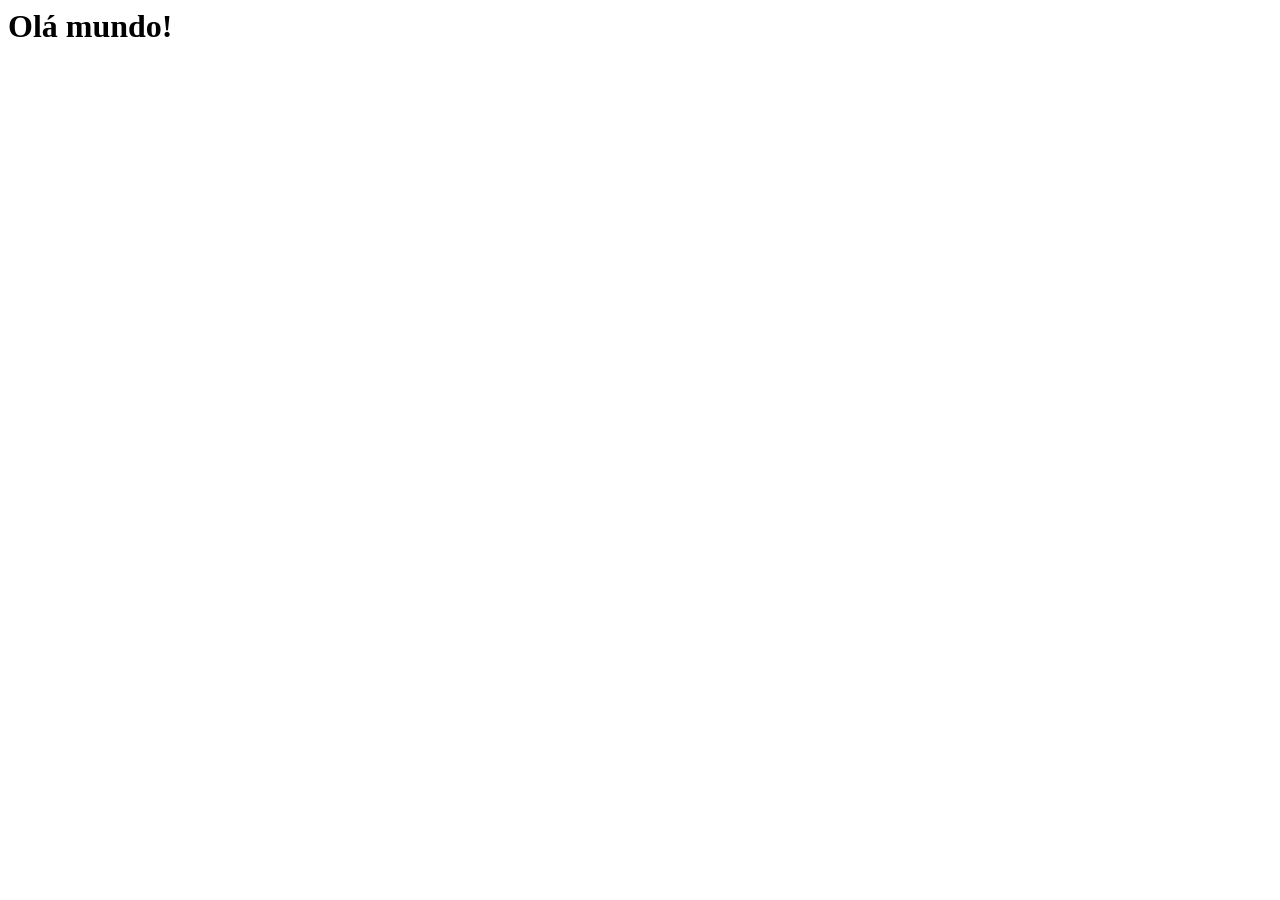
==== index.html @ 01ead38a "Add files via upload" ====
<html xmlns:mso="urn:schemas-microsoft-com:office:office" xmlns:msdt="uuid:C2F41010-65B3-11d1-A29F-00AA00C14882">
<head>
<!--[if gte mso 9]><xml>
<mso:CustomDocumentProperties>
<mso:_dlc_DocId msdt:dt="string">TZZFMH4EWM2Y-2028058789-6288</mso:_dlc_DocId>
<mso:_dlc_DocIdItemGuid msdt:dt="string">371eb3c6-4a22-44dd-b7a7-8e8e8cd60007</mso:_dlc_DocIdItemGuid>
<mso:_dlc_DocIdUrl msdt:dt="string">https://fachaedu.sharepoint.com/sites/alunos/_layouts/15/DocIdRedir.aspx?ID=TZZFMH4EWM2Y-2028058789-6288, TZZFMH4EWM2Y-2028058789-6288</mso:_dlc_DocIdUrl>
</mso:CustomDocumentProperties>
</xml><![endif]-->
</head><body>
<h1>
Olá mundo!
</h1>
</body>
</html>
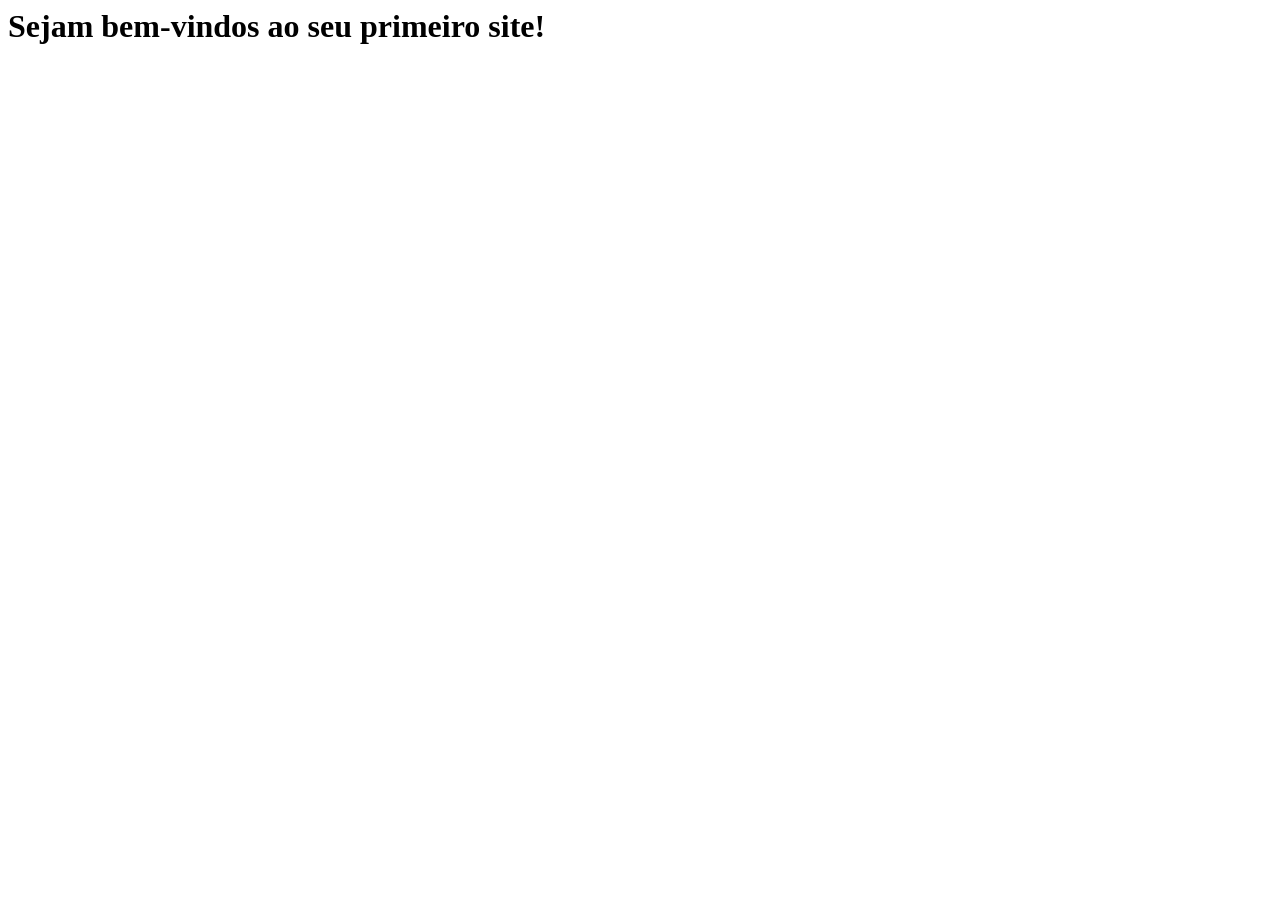
==== commit 88150299: "Update index.html" ====
--- a/index.html
+++ b/index.html
@@ -1,15 +1,15 @@
 <html xmlns:mso="urn:schemas-microsoft-com:office:office" xmlns:msdt="uuid:C2F41010-65B3-11d1-A29F-00AA00C14882">
 <head>
-<!--[if gte mso 9]><xml>
+<!--[if gte mso 9]><xml>
 <mso:CustomDocumentProperties>
 <mso:_dlc_DocId msdt:dt="string">TZZFMH4EWM2Y-2028058789-6288</mso:_dlc_DocId>
 <mso:_dlc_DocIdItemGuid msdt:dt="string">371eb3c6-4a22-44dd-b7a7-8e8e8cd60007</mso:_dlc_DocIdItemGuid>
 <mso:_dlc_DocIdUrl msdt:dt="string">https://fachaedu.sharepoint.com/sites/alunos/_layouts/15/DocIdRedir.aspx?ID=TZZFMH4EWM2Y-2028058789-6288, TZZFMH4EWM2Y-2028058789-6288</mso:_dlc_DocIdUrl>
-</mso:CustomDocumentProperties>
+</mso:CustomDocumentProperties>
 </xml><![endif]-->
 </head><body>
 <h1>
-Olá mundo!
+Sejam bem-vindos ao seu primeiro site!
 </h1>
 </body>
-</html>+</html>
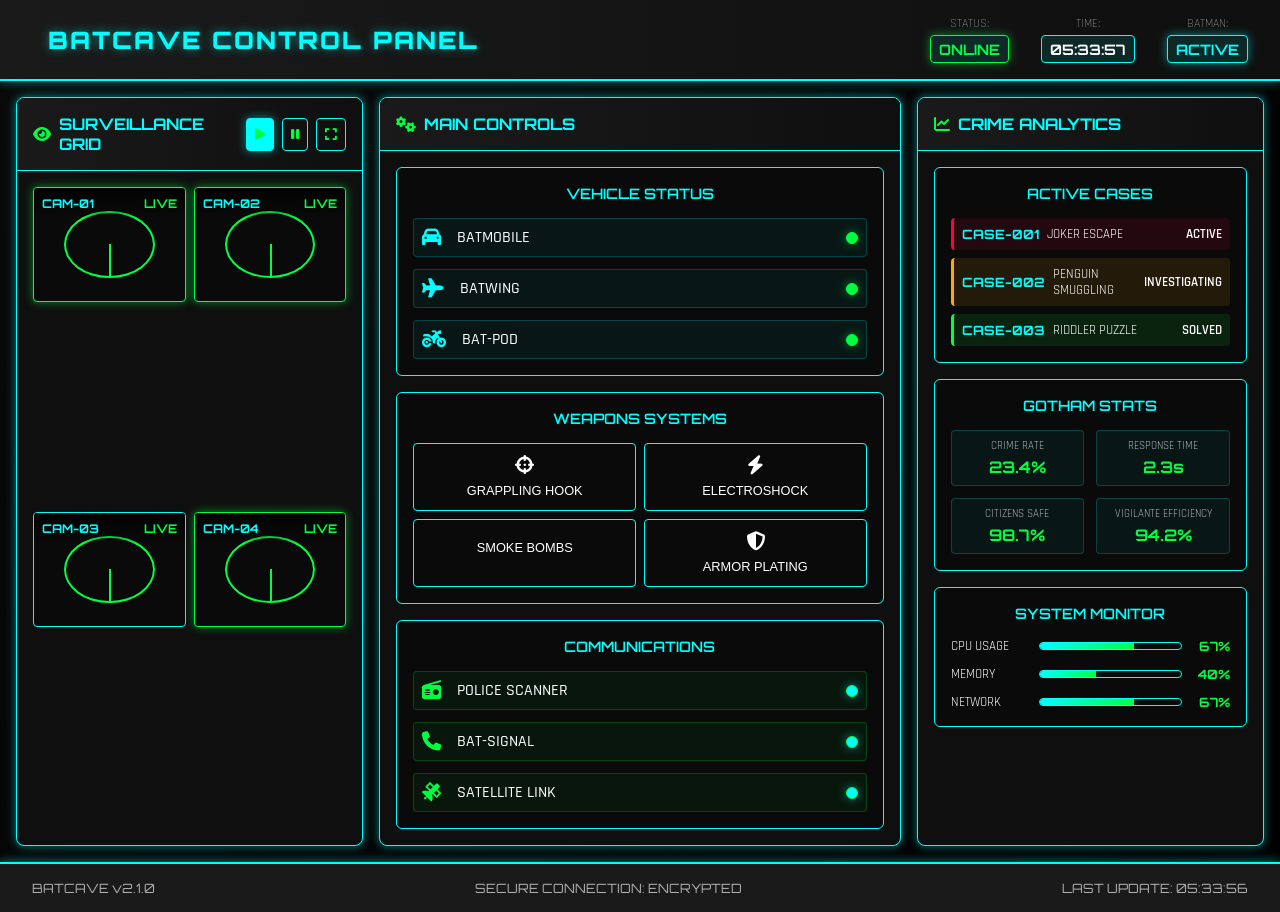
==== commit 68c79212: "Create Batcave Control Panel with responsive design and interactive dashboard Co-authored-by: jtelmo" ====
--- a/index.html
+++ b/index.html
@@ -1,15 +1,256 @@
-<html xmlns:mso="urn:schemas-microsoft-com:office:office" xmlns:msdt="uuid:C2F41010-65B3-11d1-A29F-00AA00C14882">
+<!DOCTYPE html>
+<html lang="pt-BR">
 <head>
-<!--[if gte mso 9]><xml>
-<mso:CustomDocumentProperties>
-<mso:_dlc_DocId msdt:dt="string">TZZFMH4EWM2Y-2028058789-6288</mso:_dlc_DocId>
-<mso:_dlc_DocIdItemGuid msdt:dt="string">371eb3c6-4a22-44dd-b7a7-8e8e8cd60007</mso:_dlc_DocIdItemGuid>
-<mso:_dlc_DocIdUrl msdt:dt="string">https://fachaedu.sharepoint.com/sites/alunos/_layouts/15/DocIdRedir.aspx?ID=TZZFMH4EWM2Y-2028058789-6288, TZZFMH4EWM2Y-2028058789-6288</mso:_dlc_DocIdUrl>
-</mso:CustomDocumentProperties>
-</xml><![endif]-->
-</head><body>
-<h1>
-Sejam bem-vindos ao seu primeiro site!
-</h1>
+    <meta charset="UTF-8">
+    <meta name="viewport" content="width=device-width, initial-scale=1.0">
+    <title>Batcave Control Panel</title>
+    <link rel="stylesheet" href="styles.css">
+    <link href="https://fonts.googleapis.com/css2?family=Orbitron:wght@400;700;900&family=Rajdhani:wght@300;400;500;600;700&display=swap" rel="stylesheet">
+    <link rel="stylesheet" href="https://cdnjs.cloudflare.com/ajax/libs/font-awesome/6.4.0/css/all.min.css">
+</head>
+<body>
+    <div class="container">
+        <!-- Header -->
+        <header class="header">
+            <div class="logo">
+                <i class="fas fa-bat"></i>
+                <h1>BATCAVE CONTROL PANEL</h1>
+            </div>
+            <div class="status-bar">
+                <div class="status-item">
+                    <span class="status-label">STATUS:</span>
+                    <span class="status-value online">ONLINE</span>
+                </div>
+                <div class="status-item">
+                    <span class="status-label">TIME:</span>
+                    <span class="status-value" id="current-time">--:--:--</span>
+                </div>
+                <div class="status-item">
+                    <span class="status-label">BATMAN:</span>
+                    <span class="status-value active">ACTIVE</span>
+                </div>
+            </div>
+        </header>
+
+        <!-- Main Dashboard -->
+        <main class="dashboard">
+            <!-- Left Panel - Surveillance -->
+            <section class="panel surveillance-panel">
+                <div class="panel-header">
+                    <h2><i class="fas fa-eye"></i> SURVEILLANCE GRID</h2>
+                    <div class="panel-controls">
+                        <button class="control-btn active"><i class="fas fa-play"></i></button>
+                        <button class="control-btn"><i class="fas fa-pause"></i></button>
+                        <button class="control-btn"><i class="fas fa-expand"></i></button>
+                    </div>
+                </div>
+                <div class="surveillance-grid">
+                    <div class="camera-feed active">
+                        <div class="camera-overlay">
+                            <span class="camera-label">CAM-01</span>
+                            <span class="camera-status">LIVE</span>
+                        </div>
+                        <div class="camera-content">
+                            <div class="radar-scan"></div>
+                        </div>
+                    </div>
+                    <div class="camera-feed">
+                        <div class="camera-overlay">
+                            <span class="camera-label">CAM-02</span>
+                            <span class="camera-status">LIVE</span>
+                        </div>
+                        <div class="camera-content">
+                            <div class="radar-scan"></div>
+                        </div>
+                    </div>
+                    <div class="camera-feed">
+                        <div class="camera-overlay">
+                            <span class="camera-label">CAM-03</span>
+                            <span class="camera-status">LIVE</span>
+                        </div>
+                        <div class="camera-content">
+                            <div class="radar-scan"></div>
+                        </div>
+                    </div>
+                    <div class="camera-feed">
+                        <div class="camera-overlay">
+                            <span class="camera-label">CAM-04</span>
+                            <span class="camera-status">LIVE</span>
+                        </div>
+                        <div class="camera-content">
+                            <div class="radar-scan"></div>
+                        </div>
+                    </div>
+                </div>
+            </section>
+
+            <!-- Center Panel - Main Controls -->
+            <section class="panel main-controls-panel">
+                <div class="panel-header">
+                    <h2><i class="fas fa-cogs"></i> MAIN CONTROLS</h2>
+                </div>
+                <div class="controls-grid">
+                    <div class="control-module">
+                        <h3>VEHICLE STATUS</h3>
+                        <div class="vehicle-status">
+                            <div class="vehicle-item">
+                                <i class="fas fa-car"></i>
+                                <span>BATMOBILE</span>
+                                <div class="status-indicator ready"></div>
+                            </div>
+                            <div class="vehicle-item">
+                                <i class="fas fa-plane"></i>
+                                <span>BATWING</span>
+                                <div class="status-indicator ready"></div>
+                            </div>
+                            <div class="vehicle-item">
+                                <i class="fas fa-motorcycle"></i>
+                                <span>BAT-POD</span>
+                                <div class="status-indicator ready"></div>
+                            </div>
+                        </div>
+                    </div>
+
+                    <div class="control-module">
+                        <h3>WEAPONS SYSTEMS</h3>
+                        <div class="weapons-grid">
+                            <button class="weapon-btn">
+                                <i class="fas fa-crosshairs"></i>
+                                <span>GRAPPLING HOOK</span>
+                            </button>
+                            <button class="weapon-btn">
+                                <i class="fas fa-bolt"></i>
+                                <span>ELECTROSHOCK</span>
+                            </button>
+                            <button class="weapon-btn">
+                                <i class="fas fa-smoke"></i>
+                                <span>SMOKE BOMBS</span>
+                            </button>
+                            <button class="weapon-btn">
+                                <i class="fas fa-shield-alt"></i>
+                                <span>ARMOR PLATING</span>
+                            </button>
+                        </div>
+                    </div>
+
+                    <div class="control-module">
+                        <h3>COMMUNICATIONS</h3>
+                        <div class="comms-panel">
+                            <div class="comms-item">
+                                <i class="fas fa-radio"></i>
+                                <span>POLICE SCANNER</span>
+                                <div class="status-indicator active"></div>
+                            </div>
+                            <div class="comms-item">
+                                <i class="fas fa-phone"></i>
+                                <span>BAT-SIGNAL</span>
+                                <div class="status-indicator active"></div>
+                            </div>
+                            <div class="comms-item">
+                                <i class="fas fa-satellite"></i>
+                                <span>SATELLITE LINK</span>
+                                <div class="status-indicator active"></div>
+                            </div>
+                        </div>
+                    </div>
+                </div>
+            </section>
+
+            <!-- Right Panel - Data & Analytics -->
+            <section class="panel data-panel">
+                <div class="panel-header">
+                    <h2><i class="fas fa-chart-line"></i> CRIME ANALYTICS</h2>
+                </div>
+                <div class="data-content">
+                    <div class="data-module">
+                        <h3>ACTIVE CASES</h3>
+                        <div class="case-list">
+                            <div class="case-item high-priority">
+                                <span class="case-id">CASE-001</span>
+                                <span class="case-title">JOKER ESCAPE</span>
+                                <span class="case-status">ACTIVE</span>
+                            </div>
+                            <div class="case-item medium-priority">
+                                <span class="case-id">CASE-002</span>
+                                <span class="case-title">PENGUIN SMUGGLING</span>
+                                <span class="case-status">INVESTIGATING</span>
+                            </div>
+                            <div class="case-item low-priority">
+                                <span class="case-id">CASE-003</span>
+                                <span class="case-title">RIDDLER PUZZLE</span>
+                                <span class="case-status">SOLVED</span>
+                            </div>
+                        </div>
+                    </div>
+
+                    <div class="data-module">
+                        <h3>GOTHAM STATS</h3>
+                        <div class="stats-grid">
+                            <div class="stat-item">
+                                <span class="stat-label">CRIME RATE</span>
+                                <span class="stat-value">23.4%</span>
+                            </div>
+                            <div class="stat-item">
+                                <span class="stat-label">RESPONSE TIME</span>
+                                <span class="stat-value">2.3s</span>
+                            </div>
+                            <div class="stat-item">
+                                <span class="stat-label">CITIZENS SAFE</span>
+                                <span class="stat-value">98.7%</span>
+                            </div>
+                            <div class="stat-item">
+                                <span class="stat-label">VIGILANTE EFFICIENCY</span>
+                                <span class="stat-value">94.2%</span>
+                            </div>
+                        </div>
+                    </div>
+
+                    <div class="data-module">
+                        <h3>SYSTEM MONITOR</h3>
+                        <div class="system-monitor">
+                            <div class="monitor-item">
+                                <span>CPU USAGE</span>
+                                <div class="progress-bar">
+                                    <div class="progress-fill" style="width: 67%"></div>
+                                </div>
+                                <span>67%</span>
+                            </div>
+                            <div class="monitor-item">
+                                <span>MEMORY</span>
+                                <div class="progress-bar">
+                                    <div class="progress-fill" style="width: 45%"></div>
+                                </div>
+                                <span>45%</span>
+                            </div>
+                            <div class="monitor-item">
+                                <span>NETWORK</span>
+                                <div class="progress-bar">
+                                    <div class="progress-fill" style="width: 89%"></div>
+                                </div>
+                                <span>89%</span>
+                            </div>
+                        </div>
+                    </div>
+                </div>
+            </section>
+        </main>
+
+        <!-- Footer -->
+        <footer class="footer">
+            <div class="footer-content">
+                <div class="footer-item">
+                    <span>BATCAVE v2.1.0</span>
+                </div>
+                <div class="footer-item">
+                    <span>SECURE CONNECTION: ENCRYPTED</span>
+                </div>
+                <div class="footer-item">
+                    <span>LAST UPDATE: <span id="last-update">--:--:--</span></span>
+                </div>
+            </div>
+        </footer>
+    </div>
+
+    <script src="script.js"></script>
 </body>
 </html>
--- a/styles.css
+++ b/styles.css
@@ -0,0 +1,686 @@
+/* Reset and Base Styles */
+* {
+    margin: 0;
+    padding: 0;
+    box-sizing: border-box;
+}
+
+:root {
+    --primary-bg: #0a0a0a;
+    --secondary-bg: #1a1a1a;
+    --panel-bg: #0f0f0f;
+    --border-color: #00ffff;
+    --neon-blue: #00ffff;
+    --neon-green: #00ff41;
+    --text-primary: #ffffff;
+    --text-secondary: #b0b0b0;
+    --accent-red: #ff0040;
+    --accent-yellow: #ffaa00;
+    --shadow-neon: 0 0 10px rgba(0, 255, 255, 0.5);
+    --shadow-green: 0 0 10px rgba(0, 255, 65, 0.5);
+}
+
+body {
+    font-family: 'Rajdhani', sans-serif;
+    background: linear-gradient(135deg, var(--primary-bg) 0%, #000000 100%);
+    color: var(--text-primary);
+    min-height: 100vh;
+    overflow-x: hidden;
+}
+
+.container {
+    min-height: 100vh;
+    display: flex;
+    flex-direction: column;
+}
+
+/* Header Styles */
+.header {
+    background: linear-gradient(90deg, var(--secondary-bg) 0%, var(--panel-bg) 100%);
+    border-bottom: 2px solid var(--border-color);
+    padding: 1rem 2rem;
+    display: flex;
+    justify-content: space-between;
+    align-items: center;
+    box-shadow: var(--shadow-neon);
+}
+
+.logo {
+    display: flex;
+    align-items: center;
+    gap: 1rem;
+}
+
+.logo i {
+    font-size: 2rem;
+    color: var(--neon-blue);
+    text-shadow: var(--shadow-neon);
+    animation: pulse 2s infinite;
+}
+
+.logo h1 {
+    font-family: 'Orbitron', monospace;
+    font-weight: 900;
+    font-size: 1.5rem;
+    color: var(--neon-blue);
+    text-shadow: var(--shadow-neon);
+    letter-spacing: 2px;
+}
+
+.status-bar {
+    display: flex;
+    gap: 2rem;
+}
+
+.status-item {
+    display: flex;
+    flex-direction: column;
+    align-items: center;
+    gap: 0.25rem;
+}
+
+.status-label {
+    font-size: 0.75rem;
+    color: var(--text-secondary);
+    font-weight: 300;
+}
+
+.status-value {
+    font-family: 'Orbitron', monospace;
+    font-weight: 700;
+    font-size: 0.9rem;
+    padding: 0.25rem 0.5rem;
+    border-radius: 4px;
+    background: rgba(0, 255, 255, 0.1);
+    border: 1px solid var(--neon-blue);
+}
+
+.status-value.online {
+    color: var(--neon-green);
+    border-color: var(--neon-green);
+    box-shadow: var(--shadow-green);
+}
+
+.status-value.active {
+    color: var(--neon-blue);
+    border-color: var(--neon-blue);
+    box-shadow: var(--shadow-neon);
+}
+
+/* Dashboard Layout */
+.dashboard {
+    flex: 1;
+    display: grid;
+    grid-template-columns: 1fr 1.5fr 1fr;
+    gap: 1rem;
+    padding: 1rem;
+    max-width: 1400px;
+    margin: 0 auto;
+    width: 100%;
+}
+
+/* Panel Styles */
+.panel {
+    background: var(--panel-bg);
+    border: 1px solid var(--border-color);
+    border-radius: 8px;
+    box-shadow: var(--shadow-neon);
+    overflow: hidden;
+    transition: all 0.3s ease;
+}
+
+.panel:hover {
+    box-shadow: 0 0 20px rgba(0, 255, 255, 0.7);
+    transform: translateY(-2px);
+}
+
+.panel-header {
+    background: linear-gradient(90deg, var(--secondary-bg) 0%, var(--panel-bg) 100%);
+    padding: 1rem;
+    border-bottom: 1px solid var(--border-color);
+    display: flex;
+    justify-content: space-between;
+    align-items: center;
+}
+
+.panel-header h2 {
+    font-family: 'Orbitron', monospace;
+    font-weight: 700;
+    font-size: 1rem;
+    color: var(--neon-blue);
+    display: flex;
+    align-items: center;
+    gap: 0.5rem;
+}
+
+.panel-header i {
+    color: var(--neon-green);
+}
+
+.panel-controls {
+    display: flex;
+    gap: 0.5rem;
+}
+
+.control-btn {
+    background: transparent;
+    border: 1px solid var(--border-color);
+    color: var(--text-primary);
+    padding: 0.5rem;
+    border-radius: 4px;
+    cursor: pointer;
+    transition: all 0.3s ease;
+}
+
+.control-btn:hover,
+.control-btn.active {
+    background: var(--neon-blue);
+    color: var(--primary-bg);
+    box-shadow: var(--shadow-neon);
+}
+
+/* Surveillance Panel */
+.surveillance-panel {
+    display: flex;
+    flex-direction: column;
+}
+
+.surveillance-grid {
+    display: grid;
+    grid-template-columns: 1fr 1fr;
+    gap: 0.5rem;
+    padding: 1rem;
+    flex: 1;
+}
+
+.camera-feed {
+    background: var(--primary-bg);
+    border: 1px solid var(--border-color);
+    border-radius: 4px;
+    position: relative;
+    aspect-ratio: 4/3;
+    overflow: hidden;
+    transition: all 0.3s ease;
+}
+
+.camera-feed:hover {
+    border-color: var(--neon-green);
+    box-shadow: var(--shadow-green);
+}
+
+.camera-feed.active {
+    border-color: var(--neon-green);
+    box-shadow: var(--shadow-green);
+}
+
+.camera-overlay {
+    position: absolute;
+    top: 0;
+    left: 0;
+    right: 0;
+    padding: 0.5rem;
+    background: linear-gradient(180deg, rgba(0,0,0,0.8) 0%, transparent 100%);
+    display: flex;
+    justify-content: space-between;
+    align-items: center;
+    z-index: 2;
+}
+
+.camera-label {
+    font-family: 'Orbitron', monospace;
+    font-size: 0.75rem;
+    color: var(--neon-blue);
+    font-weight: 700;
+}
+
+.camera-status {
+    font-family: 'Orbitron', monospace;
+    font-size: 0.75rem;
+    color: var(--neon-green);
+    font-weight: 700;
+    animation: blink 1.5s infinite;
+}
+
+.camera-content {
+    width: 100%;
+    height: 100%;
+    display: flex;
+    align-items: center;
+    justify-content: center;
+    position: relative;
+}
+
+.radar-scan {
+    width: 60%;
+    height: 60%;
+    border: 2px solid var(--neon-green);
+    border-radius: 50%;
+    position: relative;
+    animation: radar-sweep 3s linear infinite;
+}
+
+.radar-scan::before {
+    content: '';
+    position: absolute;
+    top: 50%;
+    left: 50%;
+    width: 2px;
+    height: 50%;
+    background: var(--neon-green);
+    transform-origin: bottom;
+    animation: radar-line 3s linear infinite;
+}
+
+/* Main Controls Panel */
+.main-controls-panel {
+    display: flex;
+    flex-direction: column;
+}
+
+.controls-grid {
+    display: flex;
+    flex-direction: column;
+    gap: 1rem;
+    padding: 1rem;
+    flex: 1;
+}
+
+.control-module {
+    background: var(--primary-bg);
+    border: 1px solid var(--border-color);
+    border-radius: 6px;
+    padding: 1rem;
+}
+
+.control-module h3 {
+    font-family: 'Orbitron', monospace;
+    font-weight: 600;
+    font-size: 0.9rem;
+    color: var(--neon-blue);
+    margin-bottom: 1rem;
+    text-align: center;
+}
+
+.vehicle-status {
+    display: flex;
+    flex-direction: column;
+    gap: 0.75rem;
+}
+
+.vehicle-item {
+    display: flex;
+    align-items: center;
+    gap: 1rem;
+    padding: 0.5rem;
+    background: rgba(0, 255, 255, 0.05);
+    border-radius: 4px;
+    border: 1px solid rgba(0, 255, 255, 0.2);
+}
+
+.vehicle-item i {
+    color: var(--neon-blue);
+    font-size: 1.2rem;
+}
+
+.vehicle-item span {
+    flex: 1;
+    font-weight: 500;
+}
+
+.status-indicator {
+    width: 12px;
+    height: 12px;
+    border-radius: 50%;
+    border: 1px solid var(--neon-green);
+}
+
+.status-indicator.ready {
+    background: var(--neon-green);
+    box-shadow: var(--shadow-green);
+    animation: pulse 2s infinite;
+}
+
+.status-indicator.active {
+    background: var(--neon-blue);
+    box-shadow: var(--shadow-neon);
+    animation: pulse 2s infinite;
+}
+
+.weapons-grid {
+    display: grid;
+    grid-template-columns: 1fr 1fr;
+    gap: 0.5rem;
+}
+
+.weapon-btn {
+    background: transparent;
+    border: 1px solid var(--border-color);
+    color: var(--text-primary);
+    padding: 0.75rem;
+    border-radius: 4px;
+    cursor: pointer;
+    transition: all 0.3s ease;
+    display: flex;
+    flex-direction: column;
+    align-items: center;
+    gap: 0.5rem;
+    font-size: 0.8rem;
+}
+
+.weapon-btn:hover {
+    background: var(--neon-blue);
+    color: var(--primary-bg);
+    box-shadow: var(--shadow-neon);
+    transform: scale(1.05);
+}
+
+.weapon-btn i {
+    font-size: 1.2rem;
+}
+
+.comms-panel {
+    display: flex;
+    flex-direction: column;
+    gap: 0.75rem;
+}
+
+.comms-item {
+    display: flex;
+    align-items: center;
+    gap: 1rem;
+    padding: 0.5rem;
+    background: rgba(0, 255, 65, 0.05);
+    border-radius: 4px;
+    border: 1px solid rgba(0, 255, 65, 0.2);
+}
+
+.comms-item i {
+    color: var(--neon-green);
+    font-size: 1.2rem;
+}
+
+.comms-item span {
+    flex: 1;
+    font-weight: 500;
+}
+
+/* Data Panel */
+.data-panel {
+    display: flex;
+    flex-direction: column;
+}
+
+.data-content {
+    display: flex;
+    flex-direction: column;
+    gap: 1rem;
+    padding: 1rem;
+    flex: 1;
+}
+
+.data-module {
+    background: var(--primary-bg);
+    border: 1px solid var(--border-color);
+    border-radius: 6px;
+    padding: 1rem;
+}
+
+.data-module h3 {
+    font-family: 'Orbitron', monospace;
+    font-weight: 600;
+    font-size: 0.9rem;
+    color: var(--neon-blue);
+    margin-bottom: 1rem;
+    text-align: center;
+}
+
+.case-list {
+    display: flex;
+    flex-direction: column;
+    gap: 0.5rem;
+}
+
+.case-item {
+    display: flex;
+    justify-content: space-between;
+    align-items: center;
+    padding: 0.5rem;
+    border-radius: 4px;
+    font-size: 0.8rem;
+    border-left: 3px solid;
+}
+
+.case-item.high-priority {
+    background: rgba(255, 0, 64, 0.1);
+    border-left-color: var(--accent-red);
+}
+
+.case-item.medium-priority {
+    background: rgba(255, 170, 0, 0.1);
+    border-left-color: var(--accent-yellow);
+}
+
+.case-item.low-priority {
+    background: rgba(0, 255, 65, 0.1);
+    border-left-color: var(--neon-green);
+}
+
+.case-id {
+    font-family: 'Orbitron', monospace;
+    font-weight: 700;
+    color: var(--neon-blue);
+}
+
+.case-title {
+    flex: 1;
+    margin: 0 0.5rem;
+}
+
+.case-status {
+    font-weight: 600;
+}
+
+.stats-grid {
+    display: grid;
+    grid-template-columns: 1fr 1fr;
+    gap: 0.75rem;
+}
+
+.stat-item {
+    display: flex;
+    flex-direction: column;
+    align-items: center;
+    gap: 0.25rem;
+    padding: 0.5rem;
+    background: rgba(0, 255, 255, 0.05);
+    border-radius: 4px;
+    border: 1px solid rgba(0, 255, 255, 0.2);
+}
+
+.stat-label {
+    font-size: 0.7rem;
+    color: var(--text-secondary);
+    text-align: center;
+}
+
+.stat-value {
+    font-family: 'Orbitron', monospace;
+    font-weight: 700;
+    font-size: 1rem;
+    color: var(--neon-green);
+}
+
+.system-monitor {
+    display: flex;
+    flex-direction: column;
+    gap: 0.75rem;
+}
+
+.monitor-item {
+    display: flex;
+    align-items: center;
+    gap: 0.5rem;
+    font-size: 0.8rem;
+}
+
+.monitor-item span:first-child {
+    min-width: 80px;
+}
+
+.progress-bar {
+    flex: 1;
+    height: 8px;
+    background: var(--primary-bg);
+    border: 1px solid var(--border-color);
+    border-radius: 4px;
+    overflow: hidden;
+}
+
+.progress-fill {
+    height: 100%;
+    background: linear-gradient(90deg, var(--neon-blue) 0%, var(--neon-green) 100%);
+    transition: width 0.3s ease;
+    box-shadow: var(--shadow-neon);
+}
+
+.monitor-item span:last-child {
+    min-width: 40px;
+    text-align: right;
+    font-family: 'Orbitron', monospace;
+    font-weight: 700;
+    color: var(--neon-green);
+}
+
+/* Footer */
+.footer {
+    background: var(--secondary-bg);
+    border-top: 2px solid var(--border-color);
+    padding: 1rem 2rem;
+    box-shadow: var(--shadow-neon);
+}
+
+.footer-content {
+    display: flex;
+    justify-content: space-between;
+    align-items: center;
+    max-width: 1400px;
+    margin: 0 auto;
+}
+
+.footer-item {
+    font-family: 'Orbitron', monospace;
+    font-size: 0.8rem;
+    color: var(--text-secondary);
+}
+
+/* Animations */
+@keyframes pulse {
+    0%, 100% { opacity: 1; }
+    50% { opacity: 0.7; }
+}
+
+@keyframes blink {
+    0%, 50% { opacity: 1; }
+    51%, 100% { opacity: 0.3; }
+}
+
+@keyframes radar-sweep {
+    0% { transform: rotate(0deg); }
+    100% { transform: rotate(360deg); }
+}
+
+@keyframes radar-line {
+    0% { transform: translate(-50%, -50%) rotate(0deg); }
+    100% { transform: translate(-50%, -50%) rotate(360deg); }
+}
+
+/* Responsive Design */
+@media (max-width: 1200px) {
+    .dashboard {
+        grid-template-columns: 1fr;
+        grid-template-rows: auto auto auto;
+    }
+    
+    .surveillance-grid {
+        grid-template-columns: 1fr 1fr 1fr 1fr;
+    }
+}
+
+@media (max-width: 768px) {
+    .header {
+        flex-direction: column;
+        gap: 1rem;
+        padding: 1rem;
+    }
+    
+    .status-bar {
+        gap: 1rem;
+    }
+    
+    .logo h1 {
+        font-size: 1.2rem;
+    }
+    
+    .dashboard {
+        padding: 0.5rem;
+        gap: 0.5rem;
+    }
+    
+    .surveillance-grid {
+        grid-template-columns: 1fr 1fr;
+    }
+    
+    .weapons-grid {
+        grid-template-columns: 1fr;
+    }
+    
+    .stats-grid {
+        grid-template-columns: 1fr;
+    }
+    
+    .footer-content {
+        flex-direction: column;
+        gap: 0.5rem;
+        text-align: center;
+    }
+}
+
+@media (max-width: 480px) {
+    .surveillance-grid {
+        grid-template-columns: 1fr;
+    }
+    
+    .panel-header {
+        flex-direction: column;
+        gap: 0.5rem;
+        text-align: center;
+    }
+    
+    .panel-controls {
+        justify-content: center;
+    }
+}
+
+/* Custom Scrollbar */
+::-webkit-scrollbar {
+    width: 8px;
+}
+
+::-webkit-scrollbar-track {
+    background: var(--primary-bg);
+}
+
+::-webkit-scrollbar-thumb {
+    background: var(--neon-blue);
+    border-radius: 4px;
+}
+
+::-webkit-scrollbar-thumb:hover {
+    background: var(--neon-green);
+}
+
+/* Selection */
+::selection {
+    background: var(--neon-blue);
+    color: var(--primary-bg);
+}
